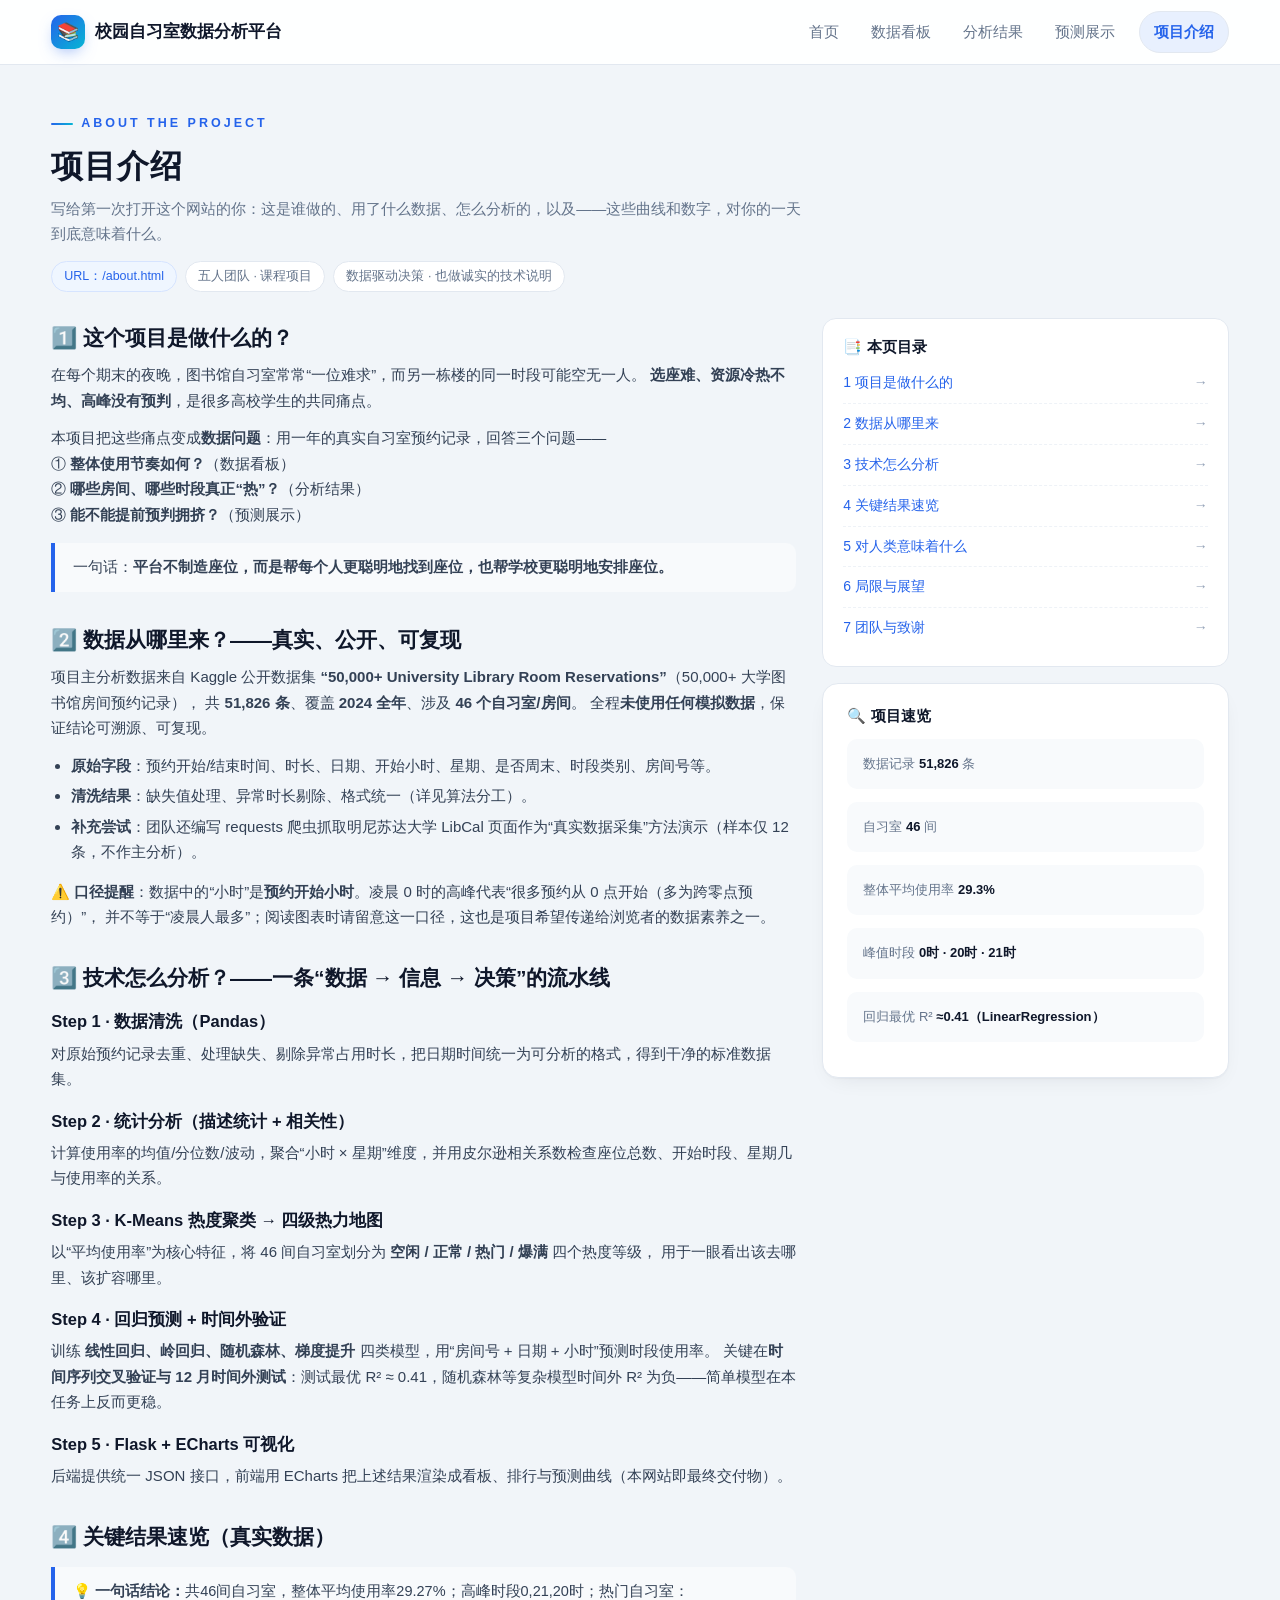
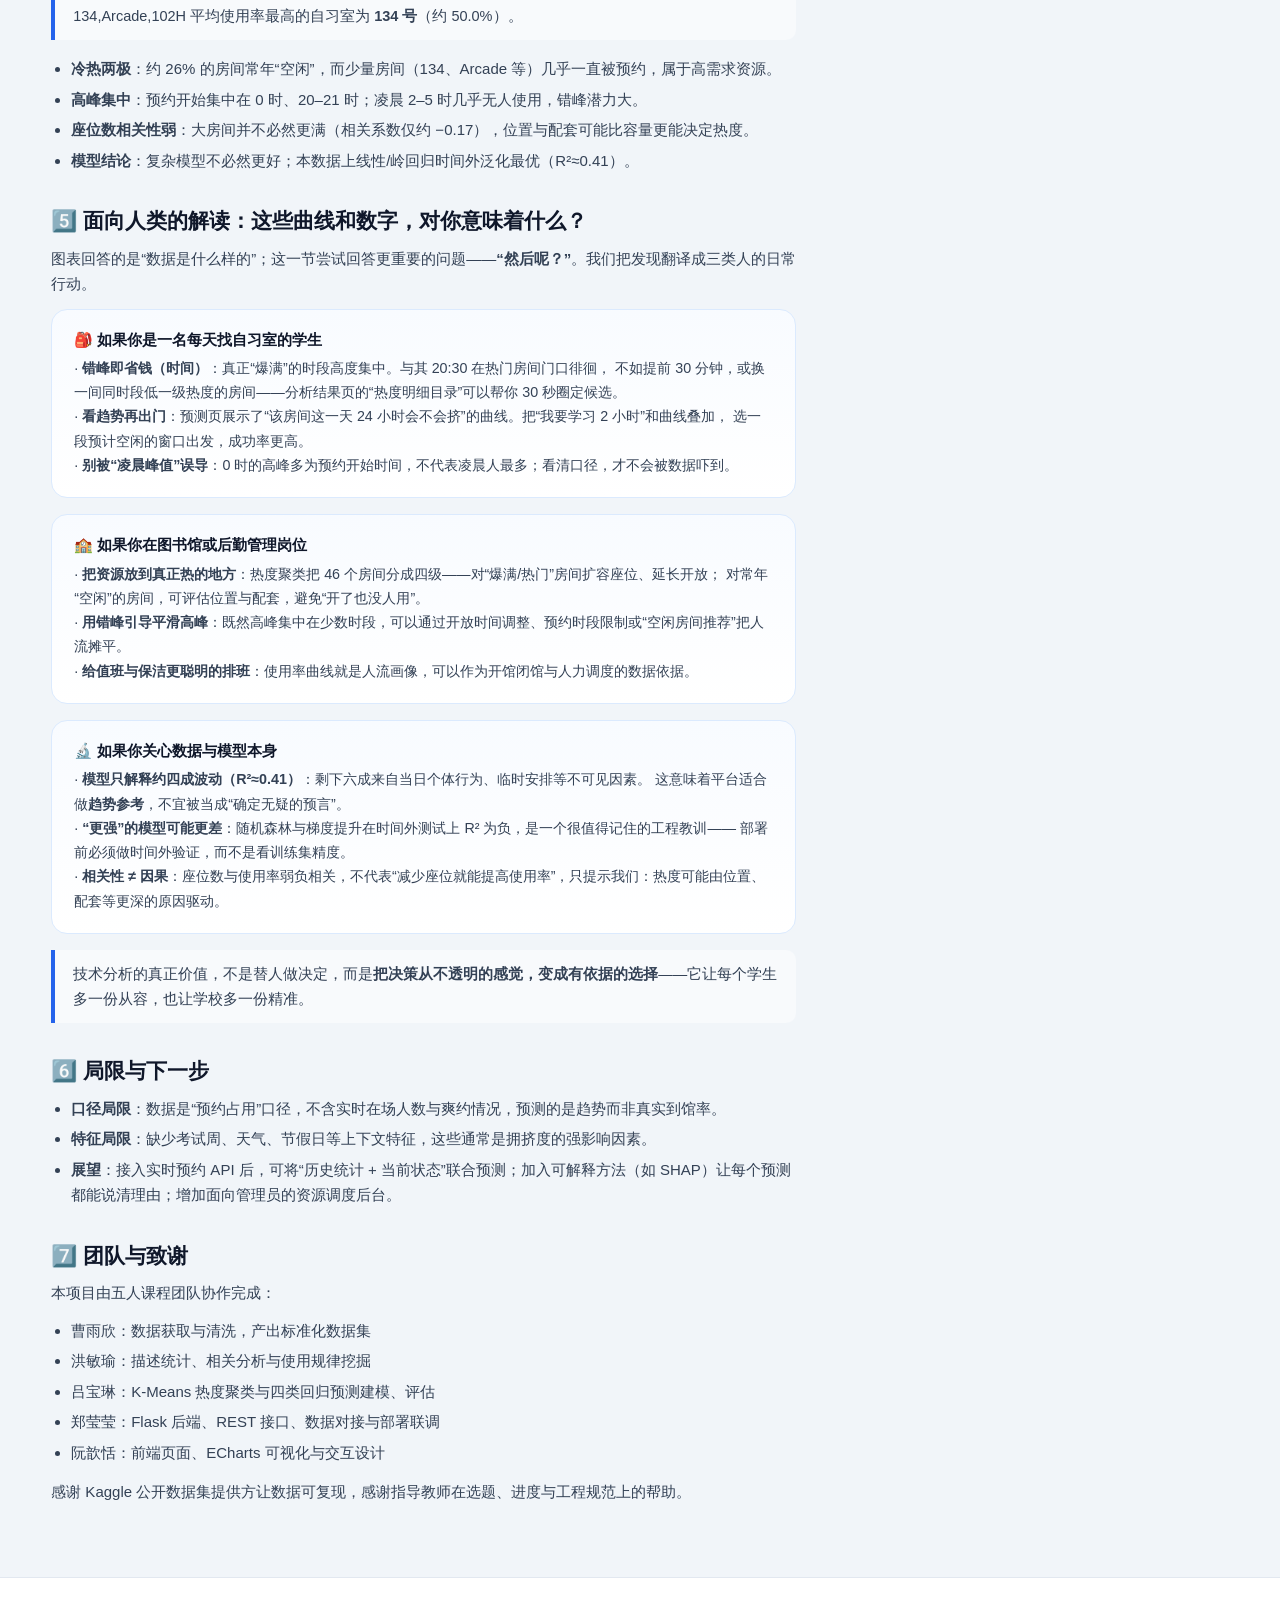
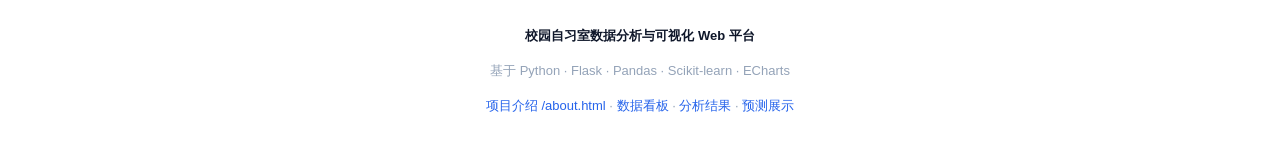
==== about.html @ 0a777eb8 "deploy: 校园自习室数据分析平台静态站点" ====
<!DOCTYPE html>
<html lang="zh-CN">
<head>
<meta charset="UTF-8">
<meta name="viewport" content="width=device-width, initial-scale=1.0">
<title>项目介绍 · 校园自习室数据分析平台</title>
<meta name="description" content="本平台如何用真实预约数据与机器学习分析自习室使用规律，以及这些分析结果对学生与校园管理的意义。">
<link rel="stylesheet" href="css/style.css">
</head>
<body>

<header class="topbar">
  <div class="topbar-inner">
    <a class="brand" href="index.html">
      <span class="brand-mark">📚</span>
      <span>校园自习室数据分析平台</span>
    </a>
    <nav class="nav">
      <a href="index.html">首页</a>
      <a href="dashboard.html">数据看板</a>
      <a href="analysis.html">分析结果</a>
      <a href="prediction.html">预测展示</a>
      <a href="about.html" class="active nav-about">项目介绍</a>
    </nav>
  </div>
</header>

<main class="container">

  <section class="pagehead">
    <span class="eyebrow">ABOUT THE PROJECT</span>
    <h1>项目介绍</h1>
    <p class="sub">写给第一次打开这个网站的你：这是谁做的、用了什么数据、怎么分析的，以及——这些曲线和数字，对你的一天到底意味着什么。</p>
    <div class="meta">
      <span class="chip blue">URL：/about.html</span>
      <span class="chip">五人团队 · 课程项目</span>
      <span class="chip">数据驱动决策 · 也做诚实的技术说明</span>
    </div>
  </section>

  <div class="about-layout" style="padding-top:18px;">

    <!-- 主内容 -->
    <article class="prose">

      <!-- 项目简介 -->
      <section id="s-intro">
        <h2>1️⃣ 这个项目是做什么的？</h2>
        <p>在每个期末的夜晚，图书馆自习室常常“一位难求”，而另一栋楼的同一时段可能空无一人。
          <b>选座难、资源冷热不均、高峰没有预判</b>，是很多高校学生的共同痛点。</p>
        <p>本项目把这些痛点变成<b>数据问题</b>：用一年的真实自习室预约记录，回答三个问题——<br>
          ① <b>整体使用节奏如何？</b>（数据看板）<br>
          ② <b>哪些房间、哪些时段真正“热”？</b>（分析结果）<br>
          ③ <b>能不能提前预判拥挤？</b>（预测展示）</p>
        <div class="quote">一句话：<b>平台不制造座位，而是帮每个人更聪明地找到座位，也帮学校更聪明地安排座位。</b></div>
      </section>

      <!-- 数据来源 -->
      <section id="s-data" style="margin-top:34px;">
        <h2>2️⃣ 数据从哪里来？——真实、公开、可复现</h2>
        <p>项目主分析数据来自 Kaggle 公开数据集
          <b>“50,000+ University Library Room Reservations”</b>（50,000+ 大学图书馆房间预约记录），
          共 <b>51,826 条</b>、覆盖 <b>2024 全年</b>、涉及 <b>46 个自习室/房间</b>。
          全程<b>未使用任何模拟数据</b>，保证结论可溯源、可复现。</p>
        <ul>
          <li><b>原始字段</b>：预约开始/结束时间、时长、日期、开始小时、星期、是否周末、时段类别、房间号等。</li>
          <li><b>清洗结果</b>：缺失值处理、异常时长剔除、格式统一（详见算法分工）。</li>
          <li><b>补充尝试</b>：团队还编写 requests 爬虫抓取明尼苏达大学 LibCal 页面作为“真实数据采集”方法演示（样本仅 12 条，不作主分析）。</li>
        </ul>
        <p>⚠️ <b>口径提醒</b>：数据中的“小时”是<b>预约开始小时</b>。凌晨 0 时的高峰代表“很多预约从 0 点开始（多为跨零点预约）”，
          并不等于“凌晨人最多”；阅读图表时请留意这一口径，这也是项目希望传递给浏览者的数据素养之一。</p>
      </section>
      <!-- 技术方案 -->
      <section id="s-method" style="margin-top:34px;">
        <h2>3️⃣ 技术怎么分析？——一条“数据 → 信息 → 决策”的流水线</h2>
        <h3>Step 1 · 数据清洗（Pandas）</h3>
        <p>对原始预约记录去重、处理缺失、剔除异常占用时长，把日期时间统一为可分析的格式，得到干净的标准数据集。</p>
        <h3>Step 2 · 统计分析（描述统计 + 相关性）</h3>
        <p>计算使用率的均值/分位数/波动，聚合“小时 × 星期”维度，并用皮尔逊相关系数检查座位总数、开始时段、星期几与使用率的关系。</p>
        <h3>Step 3 · K-Means 热度聚类 → 四级热力地图</h3>
        <p>以“平均使用率”为核心特征，将 46 间自习室划分为 <b>空闲 / 正常 / 热门 / 爆满</b> 四个热度等级，
          用于一眼看出该去哪里、该扩容哪里。</p>
        <h3>Step 4 · 回归预测 + 时间外验证</h3>
        <p>训练 <b>线性回归、岭回归、随机森林、梯度提升</b> 四类模型，用“房间号 + 日期 + 小时”预测时段使用率。
          关键在<b>时间序列交叉验证与 12 月时间外测试</b>：测试最优 R² ≈ 0.41，随机森林等复杂模型时间外 R² 为负——简单模型在本任务上反而更稳。</p>
        <h3>Step 5 · Flask + ECharts 可视化</h3>
        <p>后端提供统一 JSON 接口，前端用 ECharts 把上述结果渲染成看板、排行与预测曲线（本网站即最终交付物）。</p>
      </section>

      <!-- 关键结果 -->
      <section id="s-result" style="margin-top:34px;">
        <h2>4️⃣ 关键结果速览（真实数据）</h2>
        <div class="quote" id="abSummaryQuote">
          <span class="loading">正在读取统计结果…</span>
        </div>
        <ul>
          <li><b>冷热两极</b>：约 26% 的房间常年“空闲”，而少量房间（134、Arcade 等）几乎一直被预约，属于高需求资源。</li>
          <li><b>高峰集中</b>：预约开始集中在 0 时、20–21 时；凌晨 2–5 时几乎无人使用，错峰潜力大。</li>
          <li><b>座位数相关性弱</b>：大房间并不必然更满（相关系数仅约 −0.17），位置与配套可能比容量更能决定热度。</li>
          <li><b>模型结论</b>：复杂模型不必然更好；本数据上线性/岭回归时间外泛化最优（R²≈0.41）。</li>
        </ul>
      </section>
      <!-- 面向人类的解读 -->
      <section id="s-human" style="margin-top:34px;">
        <h2>5️⃣ 面向人类的解读：这些曲线和数字，对你意味着什么？</h2>
        <p>图表回答的是“数据是什么样的”；这一节尝试回答更重要的问题——<b>“然后呢？”</b>。我们把发现翻译成三类人的日常行动。</p>

        <div class="human-card">
          <h4>🎒 如果你是一名每天找自习室的学生</h4>
          <p>· <b>错峰即省钱（时间）</b>：真正“爆满”的时段高度集中。与其 20:30 在热门房间门口徘徊，
            不如提前 30 分钟，或换一间同时段低一级热度的房间——分析结果页的“热度明细目录”可以帮你 30 秒圈定候选。<br>
            · <b>看趋势再出门</b>：预测页展示了“该房间这一天 24 小时会不会挤”的曲线。把“我要学习 2 小时”和曲线叠加，
            选一段预计空闲的窗口出发，成功率更高。<br>
            · <b>别被“凌晨峰值”误导</b>：0 时的高峰多为预约开始时间，不代表凌晨人最多；看清口径，才不会被数据吓到。</p>
        </div>

        <div class="human-card">
          <h4>🏫 如果你在图书馆或后勤管理岗位</h4>
          <p>· <b>把资源放到真正热的地方</b>：热度聚类把 46 个房间分成四级——对“爆满/热门”房间扩容座位、延长开放；
            对常年“空闲”的房间，可评估位置与配套，避免“开了也没人用”。<br>
            · <b>用错峰引导平滑高峰</b>：既然高峰集中在少数时段，可以通过开放时间调整、预约时段限制或“空闲房间推荐”把人流摊平。<br>
            · <b>给值班与保洁更聪明的排班</b>：使用率曲线就是人流画像，可以作为开馆闭馆与人力调度的数据依据。</p>
        </div>

        <div class="human-card">
          <h4>🔬 如果你关心数据与模型本身</h4>
          <p>· <b>模型只解释约四成波动（R²≈0.41）</b>：剩下六成来自当日个体行为、临时安排等不可见因素。
            这意味着平台适合做<b>趋势参考</b>，不宜被当成“确定无疑的预言”。<br>
            · <b>“更强”的模型可能更差</b>：随机森林与梯度提升在时间外测试上 R² 为负，是一个很值得记住的工程教训——
            部署前必须做时间外验证，而不是看训练集精度。<br>
            · <b>相关性 ≠ 因果</b>：座位数与使用率弱负相关，不代表“减少座位就能提高使用率”，只提示我们：热度可能由位置、配套等更深的原因驱动。</p>
        </div>

        <div class="quote">技术分析的真正价值，不是替人做决定，而是<b>把决策从不透明的感觉，变成有依据的选择</b>——它让每个学生多一份从容，也让学校多一份精准。</div>
      </section>

      <!-- 局限与展望 -->
      <section id="s-limit" style="margin-top:34px;">
        <h2>6️⃣ 局限与下一步</h2>
        <ul>
          <li><b>口径局限</b>：数据是“预约占用”口径，不含实时在场人数与爽约情况，预测的是趋势而非真实到馆率。</li>
          <li><b>特征局限</b>：缺少考试周、天气、节假日等上下文特征，这些通常是拥挤度的强影响因素。</li>
          <li><b>展望</b>：接入实时预约 API 后，可将“历史统计 + 当前状态”联合预测；加入可解释方法（如 SHAP）让每个预测都能说清理由；增加面向管理员的资源调度后台。</li>
        </ul>
      </section>

      <!-- 团队 -->
      <section id="s-team" style="margin-top:34px;">
        <h2>7️⃣ 团队与致谢</h2>
        <p>本项目由五人课程团队协作完成：</p>
        <ul>
          <li>曹雨欣：数据获取与清洗，产出标准化数据集</li>
          <li>洪敏瑜：描述统计、相关分析与使用规律挖掘</li>
          <li>吕宝琳：K-Means 热度聚类与四类回归预测建模、评估</li>
          <li>郑莹莹：Flask 后端、REST 接口、数据对接与部署联调</li>
          <li>阮歆恬：前端页面、ECharts 可视化与交互设计</li>
        </ul>
        <p>感谢 Kaggle 公开数据集提供方让数据可复现，感谢指导教师在选题、进度与工程规范上的帮助。</p>
      </section>


    </article>

    <!-- 右侧目录卡 -->
    <aside class="sticky">
      <div class="toc-card">
        <h3 style="font-size:15px;">📑 本页目录</h3>
        <a href="#s-intro">1 项目是做什么的<span>→</span></a>
        <a href="#s-data">2 数据从哪里来<span>→</span></a>
        <a href="#s-method">3 技术怎么分析<span>→</span></a>
        <a href="#s-result">4 关键结果速览<span>→</span></a>
        <a href="#s-human">5 对人类意味着什么<span>→</span></a>
        <a href="#s-limit">6 局限与展望<span>→</span></a>
        <a href="#s-team">7 团队与致谢<span>→</span></a>
      </div>
      <div class="panel" style="margin-top:16px;">
        <h3 style="font-size:15px;">🔍 项目速览</h3>
        <p class="mini-note">数据记录 <b id="abRecs">…</b> 条</p>
        <p class="mini-note">自习室 <b id="abRooms">…</b> 间</p>
        <p class="mini-note">整体平均使用率 <b id="abAvg">…</b></p>
        <p class="mini-note">峰值时段 <b id="abPeak">…</b></p>
        <p class="mini-note">回归最优 R² <b id="abR2">≈0.41</b></p>
      </div>
    </aside>

  </div>
</main>

<footer class="footer">
  <p><b>校园自习室数据分析与可视化 Web 平台</b></p>
  <p class="foot-tech">基于 Python · Flask · Pandas · Scikit-learn · ECharts</p>
  <p><a href="about.html">项目介绍 /about.html</a> · <a href="dashboard.html">数据看板</a> · <a href="analysis.html">分析结果</a> · <a href="prediction.html">预测展示</a></p>
</footer>

<script src="js/about.js"></script>
</body>
</html>
---- css/style.css ----
/* =========================================================
   校园自习室数据分析与可视化 Web 平台 · 统一样式
   配色 / 排版 / 组件在所有页面保持一致
   ========================================================= */
:root {
  --primary: #2563eb;
  --primary-dark: #1e40af;
  --accent: #06b6d4;
  --ink: #0f172a;
  --body: #334155;
  --muted: #64748b;
  --faint: #94a3b8;
  --line: #e2e8f0;
  --bg: #f1f5f9;
  --surface: #ffffff;
  --ok: #10b981;
  --warn: #f59e0b;
  --danger: #ef4444;
  --info: #3b82f6;
  --radius: 16px;
  --radius-s: 10px;
  --shadow: 0 1px 2px rgba(15, 23, 42, .04), 0 8px 24px -12px rgba(15, 23, 42, .12);
  --shadow-lg: 0 20px 50px -20px rgba(37, 99, 235, .28);
  --font: "PingFang SC", "Microsoft YaHei", "Segoe UI", Arial, sans-serif;
  --mono: Consolas, "Courier New", monospace;
}

* { box-sizing: border-box; }
html { scroll-behavior: smooth; }
body {
  margin: 0;
  background: var(--bg);
  color: var(--body);
  font-family: var(--font);
  font-size: 15px;
  line-height: 1.7;
  -webkit-font-smoothing: antialiased;
}
a { color: var(--primary); text-decoration: none; }
h1, h2, h3, h4 { color: var(--ink); font-weight: 700; line-height: 1.35; margin: 0 0 .4em; }
.container { width: min(1180px, 92vw); margin: 0 auto; }

/* ========== 顶部导航 ========== */
.topbar { position: sticky; top: 0; z-index: 50; background: rgba(255,255,255,.92); -webkit-backdrop-filter: blur(10px); backdrop-filter: blur(10px); border-bottom: 1px solid var(--line); }
.topbar-inner { width: min(1180px, 92vw); margin: 0 auto; height: 64px; display: flex; align-items: center; justify-content: space-between; gap: 24px; }
.brand { display: flex; align-items: center; gap: 10px; color: var(--ink); font-weight: 700; font-size: 17px; white-space: nowrap; }
.brand-mark { width: 34px; height: 34px; border-radius: 10px; display: grid; place-items: center; color: #fff; font-size: 18px; background: linear-gradient(135deg, var(--primary), var(--accent)); box-shadow: 0 6px 16px -6px rgba(37,99,235,.55); }
.nav { display: flex; gap: 4px; align-items: center; }
.nav a { padding: 8px 14px; border-radius: 999px; color: var(--muted); font-size: 14.5px; transition: .2s; }
.nav a:hover { color: var(--primary); background: #eff6ff; }
.nav a.active { color: var(--primary); background: #e8f0fe; font-weight: 600; }
.nav .nav-about { margin-left: 6px; border: 1px solid var(--line); background: #fff; }
.nav .nav-about:hover { border-color: #c7d7fe; }

/* ========== 页脚 ========== */
.footer { margin-top: 60px; border-top: 1px solid var(--line); background: #fff; padding: 34px 0 30px; text-align: center; color: var(--faint); font-size: 13px; }
.footer b { color: var(--ink); font-weight: 600; }
.footer .foot-tech { margin: 6px 0 2px; }

/* ========== 页面头 ========== */
.pagehead { padding: 42px 0 8px; }
.pagehead .eyebrow { display: inline-flex; align-items: center; gap: 8px; color: var(--primary); font-size: 12.5px; font-weight: 700; letter-spacing: 3px; }
.eyebrow::before { content: ""; width: 22px; height: 2px; border-radius: 2px; background: linear-gradient(90deg, var(--primary), var(--accent)); }
.pagehead h1 { font-size: 32px; margin: 10px 0 8px; letter-spacing: 1px; }
.pagehead .sub { color: var(--muted); font-size: 15px; margin: 0; max-width: 760px; }
.pagehead .meta { display: flex; flex-wrap: wrap; gap: 8px; margin-top: 14px; }
.chip { display: inline-flex; align-items: center; gap: 6px; background: #fff; border: 1px solid var(--line); color: var(--muted); font-size: 12.5px; padding: 4px 12px; border-radius: 999px; }
.chip.blue { color: var(--primary); background: #eff6ff; border-color: #d6e4ff; }
/* ========== 区块 ========== */
.section { padding: 34px 0 6px; }
.section-head { margin-bottom: 22px; }
.section-head h2 { font-size: 23px; display: flex; align-items: center; gap: 10px; }
.section-head h2::before { content: ""; width: 5px; height: 22px; border-radius: 4px; background: linear-gradient(180deg, var(--primary), var(--accent)); }
.section-head p { margin: 4px 0 0 15px; color: var(--muted); font-size: 14px; }

/* ========== 面板 / 卡片 ========== */
.panel { background: var(--surface); border: 1px solid var(--line); border-radius: var(--radius); box-shadow: var(--shadow); padding: 22px 24px; margin-bottom: 22px; }
.panel-head { display: flex; justify-content: space-between; align-items: flex-start; gap: 16px; margin-bottom: 6px; flex-wrap: wrap; }
.panel-head h3 { font-size: 17px; margin-bottom: 2px; }
.panel-head .panel-sub { color: var(--muted); font-size: 13px; margin: 0; }
.panel-tools { display: flex; align-items: center; gap: 10px; flex-wrap: wrap; }

/* ========== KPI 卡片 ========== */
.kpis { display: grid; grid-template-columns: repeat(auto-fit, minmax(180px, 1fr)); gap: 16px; margin: 20px 0 24px; }
.kpi { position: relative; background: var(--surface); border: 1px solid var(--line); border-radius: var(--radius); padding: 18px 20px 16px; box-shadow: var(--shadow); overflow: hidden; }
.kpi::after { content: ""; position: absolute; right: -22px; top: -22px; width: 74px; height: 74px; border-radius: 50%; background: var(--kpi-bg, #eff6ff); }
.kpi .k-label { color: var(--muted); font-size: 13px; display: flex; align-items: center; gap: 6px; }
.kpi .k-value { font-size: 30px; font-weight: 800; color: var(--ink); margin: 6px 0 2px; font-variant-numeric: tabular-nums; letter-spacing: -.5px; }
.kpi .k-value small { font-size: 15px; font-weight: 600; color: var(--muted); margin-left: 2px; }
.kpi .k-desc { color: var(--faint); font-size: 12px; }

/* ========== 网格布局 ========== */
.grid2 { display: grid; grid-template-columns: 1fr 1fr; gap: 22px; }
.grid31 { display: grid; grid-template-columns: 2fr 1fr; gap: 22px; }
.grid13 { display: grid; grid-template-columns: 1fr 2fr; gap: 22px; }
.chart-box { width: 100%; }
.chart { width: 100%; height: 380px; }

/* ========== 按钮 ========== */
.btn { display: inline-flex; align-items: center; justify-content: center; gap: 8px; border: none; cursor: pointer; padding: 11px 22px; border-radius: 12px; font-size: 14.5px; font-weight: 600; font-family: inherit; transition: .2s; }
.btn-primary { color: #fff; background: linear-gradient(135deg, var(--primary), var(--accent)); box-shadow: 0 8px 20px -8px rgba(37,99,235,.55); }
.btn-primary:hover { transform: translateY(-1px); box-shadow: 0 12px 26px -8px rgba(37,99,235,.6); }
.btn-ghost { background: #fff; color: var(--primary); border: 1px solid #cfe0ff; }
.btn-ghost:hover { border-color: var(--primary); background: #f5f9ff; }
select { font-family: inherit; font-size: 13.5px; color: var(--ink); background: #fff; border: 1px solid var(--line); border-radius: 10px; padding: 8px 12px; outline: none; }
select:focus { border-color: var(--primary); box-shadow: 0 0 0 3px rgba(37,99,235,.12); }

/* ========== 标签 / 徽标 ========== */
.tag-row { display: flex; flex-wrap: wrap; gap: 8px; margin-top: 8px; }
.badge { display: inline-flex; align-items: center; gap: 5px; font-size: 12.5px; padding: 3px 11px; border-radius: 999px; font-weight: 600; }
.badge.iv1 { background: #ecfdf5; color: #047857; }
.badge.iv2 { background: #eff6ff; color: #1d4ed8; }
.badge.iv3 { background: #fffbeb; color: #b45309; }
.badge.iv4 { background: #fef2f2; color: #b91c1c; }
.badge.gray { background: #f1f5f9; color: var(--muted); }
.badge.best { background: #ecfdf5; color: #047857; }
.badge.worst { background: #fef2f2; color: #b91c1c; }
/* ========== 表格 ========== */
.table-wrap { overflow-x: auto; }
table.data { width: 100%; border-collapse: collapse; font-size: 13.8px; }
table.data th { text-align: left; color: var(--muted); font-weight: 600; font-size: 12.5px; padding: 10px 12px; border-bottom: 1px solid var(--line); background: #f8fafc; white-space: nowrap; }
table.data td { padding: 11px 12px; border-bottom: 1px solid #eef2f7; color: var(--body); font-variant-numeric: tabular-nums; }
table.data tr:hover td { background: #f8fafc; }
table.data .num { font-family: var(--mono); }

/* ========== 分页 ========== */
.pagination { display: flex; justify-content: flex-end; align-items: center; gap: 10px; padding-top: 14px; font-size: 13px; color: var(--muted); }
.pagination button { border: 1px solid var(--line); background: #fff; border-radius: 8px; padding: 5px 12px; cursor: pointer; font-size: 13px; color: var(--body); }
.pagination button:disabled { opacity: .45; cursor: not-allowed; }

/* ========== 说明卡 ========== */
.mini-note { background: #f8fafc; border-radius: var(--radius-s); padding: 14px 16px; font-size: 13px; color: var(--muted); }
.mini-note b { color: var(--ink); }
.mini-note + .mini-note { margin-top: 12px; }

/* ========== 加载 / 空态 ========== */
.state { display: flex; flex-direction: column; align-items: center; justify-content: center; color: var(--faint); height: 260px; gap: 6px; }
.state .big { font-size: 30px; }
.loading { animation: blink 1.2s infinite; }
@keyframes blink { 50% { opacity: .4; } }

/* ========== 首页 Hero ========== */
.hero { display: grid; grid-template-columns: 1.35fr 1fr; gap: 40px; align-items: center; padding: 46px 0 16px; }
.hero .kick { display: inline-flex; align-items: center; gap: 8px; background: #eff6ff; color: var(--primary); border: 1px solid #dbe7ff; border-radius: 999px; padding: 6px 14px; font-size: 12.5px; font-weight: 600; letter-spacing: 1px; }
.hero h1 { font-size: 42px; margin: 18px 0 12px; letter-spacing: 1px; }
.hero h1 em { font-style: normal; background: linear-gradient(90deg, var(--primary), var(--accent)); -webkit-background-clip: text; background-clip: text; color: transparent; }
.hero .lede { color: var(--muted); font-size: 15.5px; margin: 0 0 24px; max-width: 560px; }
.hero-actions { display: flex; gap: 12px; flex-wrap: wrap; }
.hero-mini { background: #fff; border: 1px solid var(--line); border-radius: 20px; box-shadow: var(--shadow-lg); padding: 26px 28px; }
.hero-mini h3 { font-size: 16px; margin-bottom: 16px; display: flex; align-items: center; gap: 8px; }
.hero-mini .hm-row { display: flex; justify-content: space-between; align-items: baseline; padding: 11px 0; border-bottom: 1px dashed #e7edf5; }
.hero-mini .hm-row:last-child { border-bottom: none; }
.hero-mini .hm-row span { color: var(--muted); font-size: 13.5px; }
.hero-mini .hm-row strong { font-size: 22px; color: var(--ink); font-variant-numeric: tabular-nums; }
.hero-mini .hm-row strong small { font-size: 13px; color: var(--muted); }
.hero-mini .hm-cta { margin-top: 14px; display: block; text-align: center; }

/* ========== 模块卡 ========== */
.module-grid { display: grid; grid-template-columns: repeat(auto-fit, minmax(230px, 1fr)); gap: 18px; }
.module { position: relative; background: #fff; border: 1px solid var(--line); border-radius: var(--radius); padding: 22px 22px 18px; box-shadow: var(--shadow); transition: .25s; overflow: hidden; }
.module:hover { transform: translateY(-4px); box-shadow: var(--shadow-lg); border-color: #cddfff; }
.module .m-icon { width: 44px; height: 44px; border-radius: 12px; display: grid; place-items: center; font-size: 20px; color: #fff; margin-bottom: 14px; background: linear-gradient(135deg, var(--m-c1, var(--primary)), var(--m-c2, var(--accent))); }
.module h3 { font-size: 17px; }
.module p { font-size: 13.5px; color: var(--muted); margin: 0 0 14px; }
.module .go { font-size: 13px; font-weight: 700; }
.module .go span { transition: .2s; display: inline-block; }
.module:hover .go span { margin-left: 5px; }
/* ========== 流程步骤 ========== */
.steps { display: grid; grid-template-columns: repeat(6, 1fr); gap: 12px; margin-top: 4px; }
.step { position: relative; background: #fff; border: 1px solid var(--line); border-radius: 14px; padding: 18px 12px 14px; text-align: center; }
.step .s-no { width: 30px; height: 30px; margin: 0 auto 8px; border-radius: 50%; display: grid; place-items: center; color: #fff; font-size: 13px; font-weight: 700; background: linear-gradient(135deg, var(--primary), var(--accent)); }
.step b { color: var(--ink); font-size: 14px; }
.step p { color: var(--faint); font-size: 12px; margin: 4px 0 0; }
.step + .step::before { content: "→"; position: absolute; left: -12px; top: 50%; transform: translateY(-50%); color: #cbd5e1; }

.about-cta { display: flex; align-items: center; justify-content: space-between; gap: 20px; flex-wrap: wrap; background: linear-gradient(120deg, #eff6ff, #f0fdff); border: 1px solid #dbeafe; border-radius: 18px; padding: 26px 30px; margin: 10px 0 8px; }
.about-cta h3 { margin-bottom: 6px; }
.about-cta p { margin: 0; color: var(--muted); font-size: 14px; }

/* ========== 项目介绍页 ========== */
.about-layout { display: grid; grid-template-columns: 1.65fr .9fr; gap: 26px; align-items: start; }
.sticky { position: sticky; top: 90px; }
.prose h2 { font-size: 21px; margin: 6px 0 10px; }
.prose h3 { font-size: 16.5px; margin: 18px 0 8px; }
.prose p { margin: 0 0 12px; }
.prose ul { padding-left: 20px; margin: 0 0 14px; }
.prose li { margin: 5px 0; }
.quote { border-left: 4px solid var(--primary); background: #f8fafc; padding: 12px 18px; border-radius: 0 10px 10px 0; margin: 16px 0; font-size: 14.5px; }
.human-card { border: 1px solid #dbeafe; background: linear-gradient(180deg, #f8fbff, #fff); border-radius: var(--radius); padding: 20px 22px; margin-bottom: 16px; }
.human-card h4 { display: flex; align-items: center; gap: 8px; margin-bottom: 6px; }
.human-card p { margin: 0; font-size: 14.3px; }
.toc-card { background: #fff; border: 1px solid var(--line); border-radius: 14px; padding: 18px 20px; }
.toc-card a { display: flex; justify-content: space-between; padding: 8px 0; border-bottom: 1px dashed #eef2f7; font-size: 14px; }
.toc-card a:last-child { border-bottom: none; }
.toc-card a span { color: var(--faint); }

/* ========== 标签集合 ========== */
.inline-list { display: flex; flex-wrap: wrap; gap: 8px; margin: 6px 0 0; }
.inline-list span { background: #fff; border: 1px solid var(--line); color: var(--muted); border-radius: 8px; font-size: 12.5px; padding: 5px 10px; }

/* ========== 分时热力小格（预测页可选） ========== */
.bar-meter { height: 8px; border-radius: 6px; background: #eef2f7; overflow: hidden; }
.bar-meter i { display: block; height: 100%; border-radius: 6px; }

/* ========== 响应式 ========== */
@media (max-width: 960px) {
  .hero { grid-template-columns: 1fr; }
  .grid2, .grid31, .grid13, .about-layout { grid-template-columns: 1fr; }
  .steps { grid-template-columns: repeat(3, 1fr); }
  .sticky { position: static; }
  .hero h1 { font-size: 34px; }
  .pagehead h1 { font-size: 27px; }
}
@media (max-width: 620px) {
  .topbar-inner { flex-wrap: wrap; height: auto; padding: 10px 0; gap: 6px; }
  .nav a { padding: 6px 10px; font-size: 13px; }
  .steps { grid-template-columns: repeat(2, 1fr); }
}
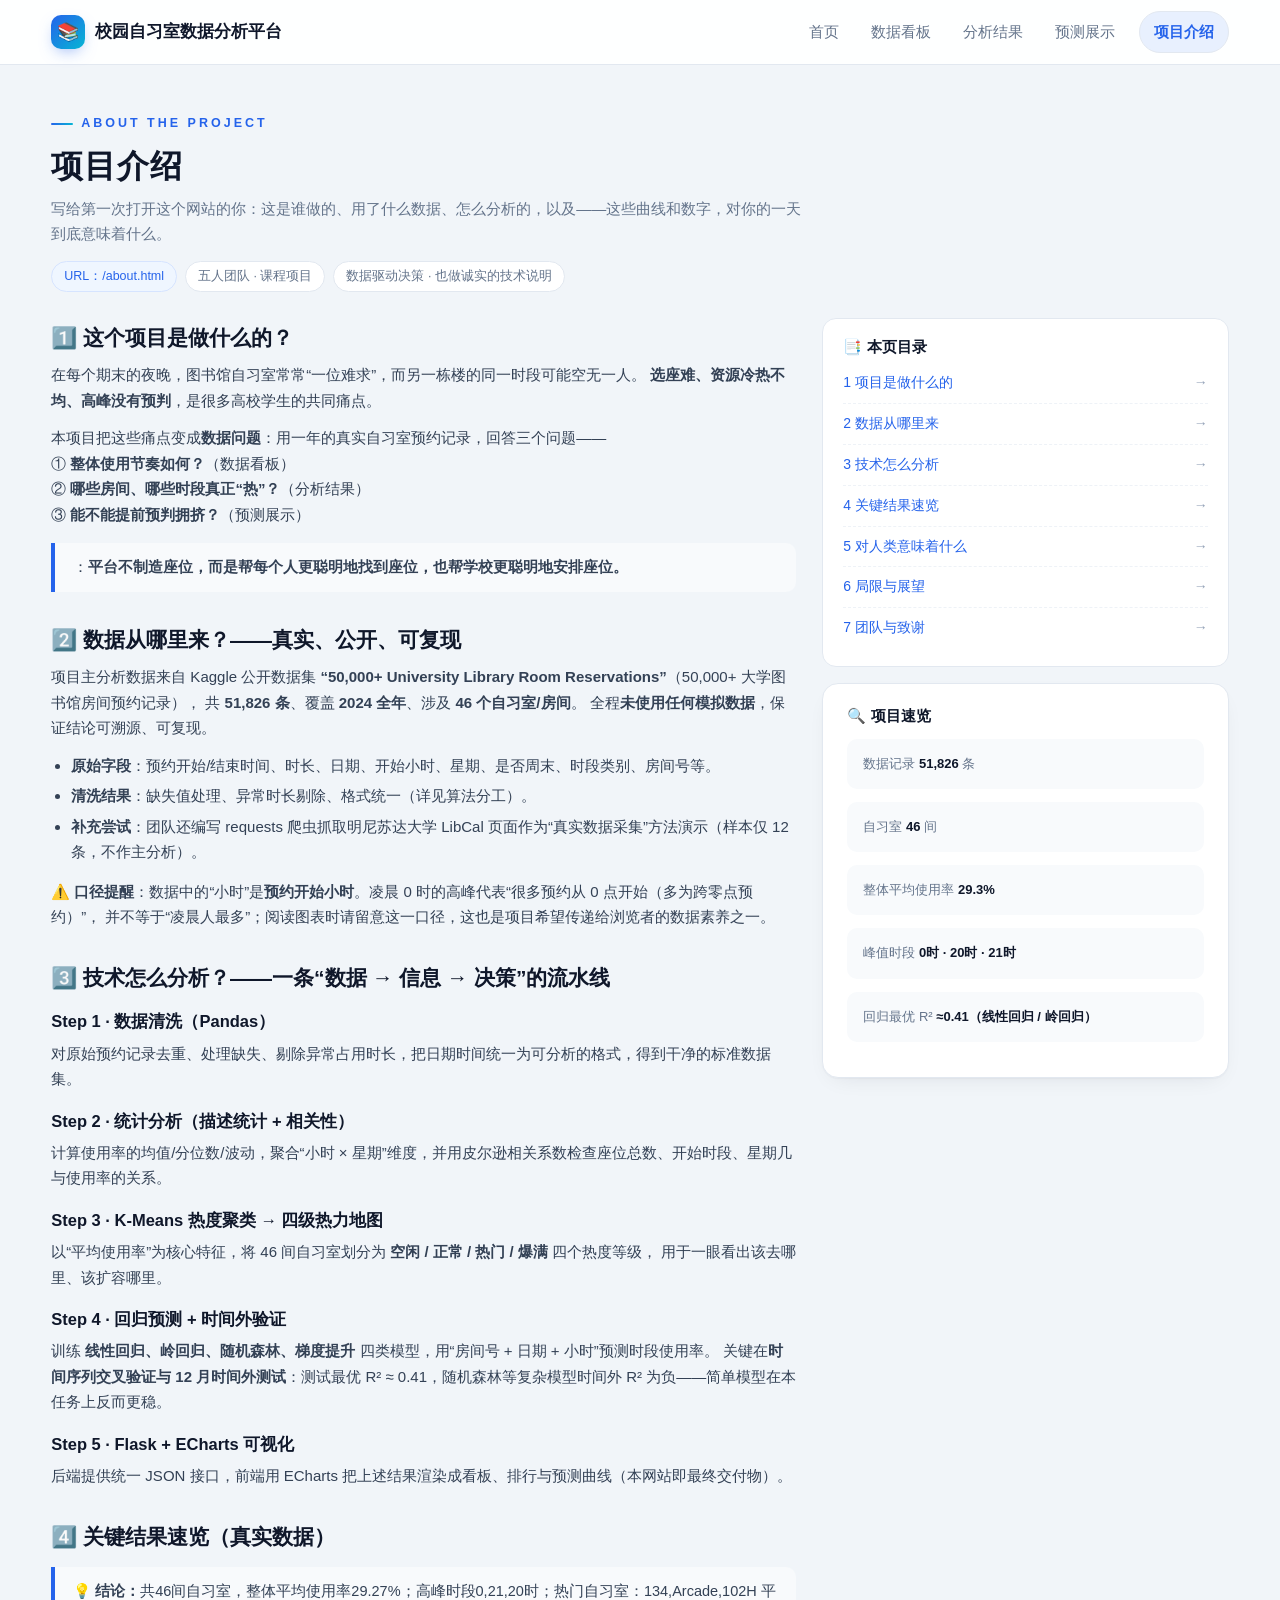
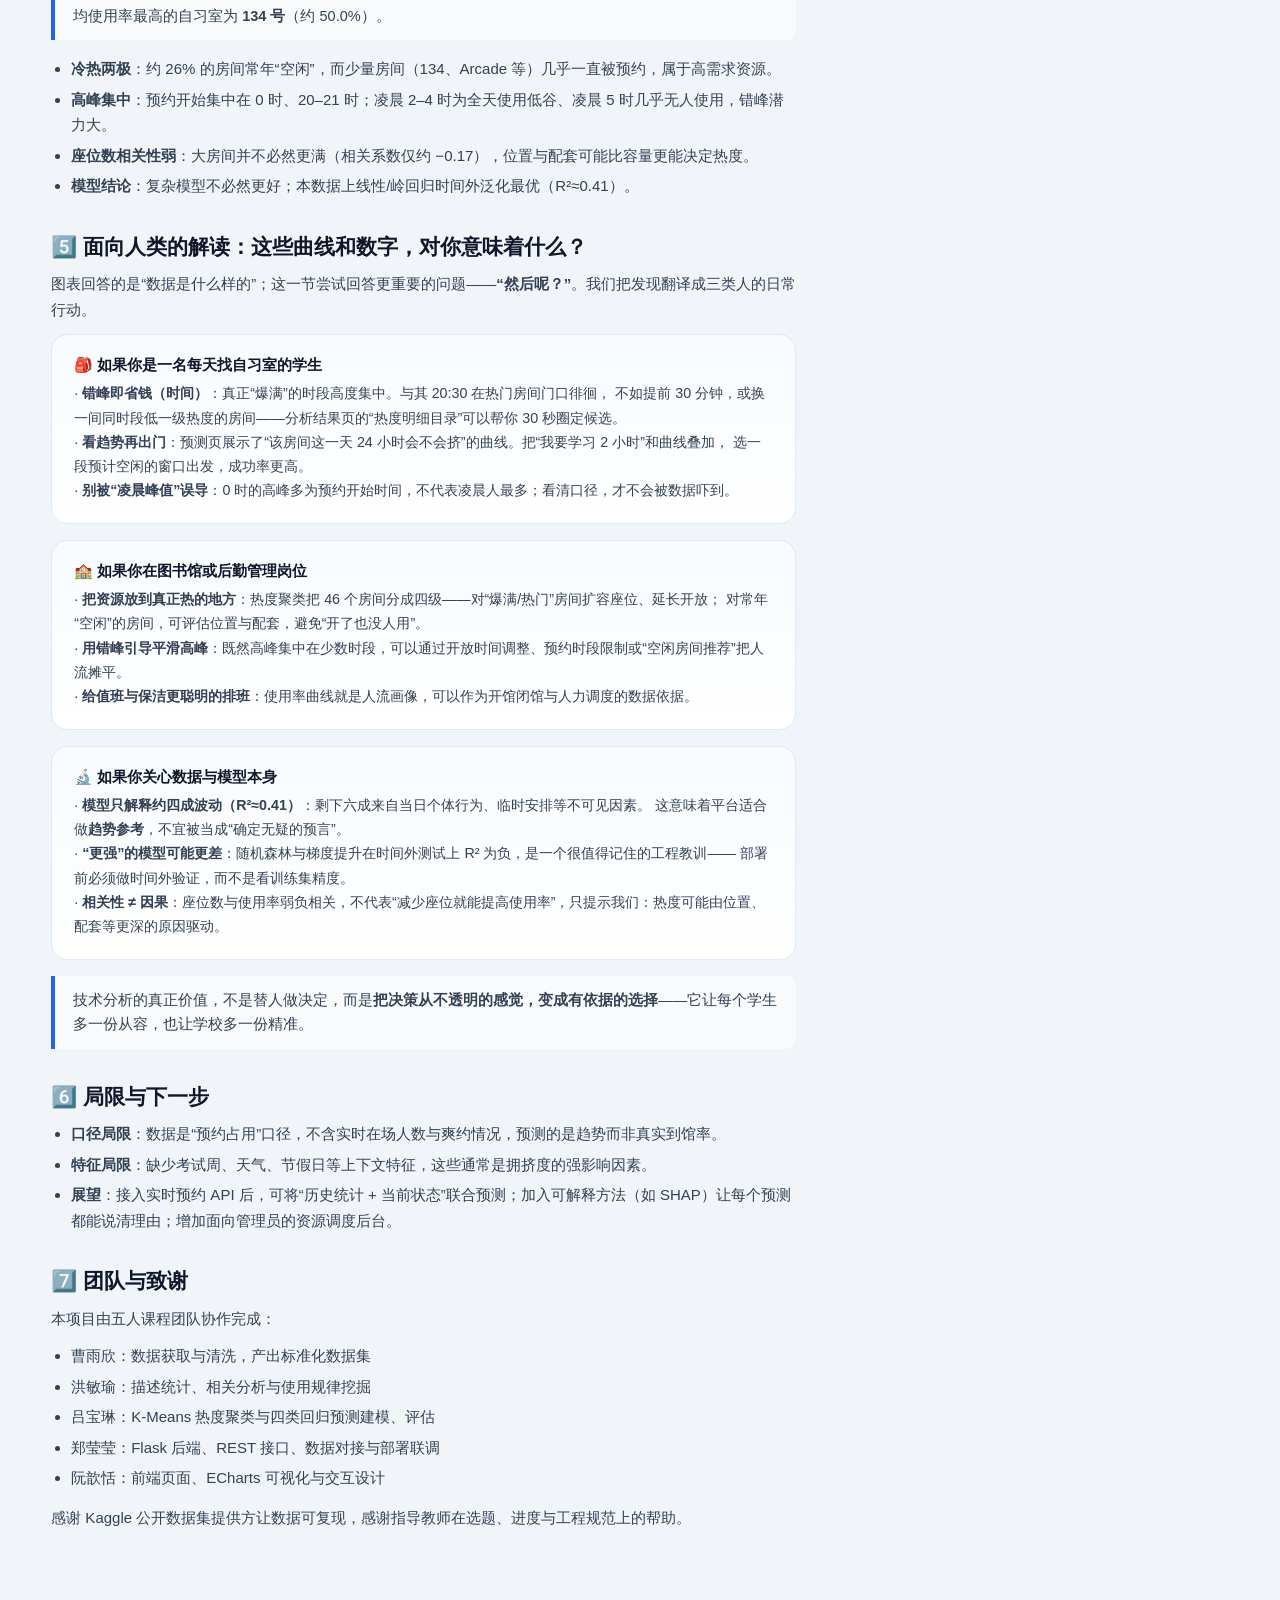
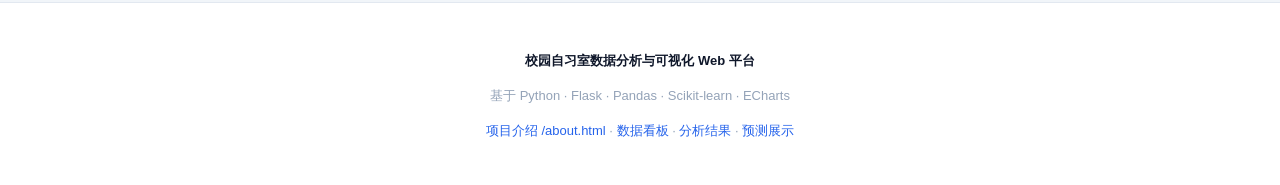
==== commit 4b335bb5: "更新网页：模型并列最优评价、徽标配色、看板与介绍页文案口径修正" ====
--- a/about.html
+++ b/about.html
@@ -6,6 +6,7 @@
 <title>项目介绍 · 校园自习室数据分析平台</title>
 <meta name="description" content="本平台如何用真实预约数据与机器学习分析自习室使用规律，以及这些分析结果对学生与校园管理的意义。">
 <link rel="stylesheet" href="css/style.css">
+<link rel="icon" href="data:,">
 </head>
 <body>
 
@@ -52,7 +53,7 @@
           ① <b>整体使用节奏如何？</b>（数据看板）<br>
           ② <b>哪些房间、哪些时段真正“热”？</b>（分析结果）<br>
           ③ <b>能不能提前预判拥挤？</b>（预测展示）</p>
-        <div class="quote">一句话：<b>平台不制造座位，而是帮每个人更聪明地找到座位，也帮学校更聪明地安排座位。</b></div>
+        <div class="quote">：<b>平台不制造座位，而是帮每个人更聪明地找到座位，也帮学校更聪明地安排座位。</b></div>
       </section>
 
       <!-- 数据来源 -->
@@ -95,7 +96,7 @@
         </div>
         <ul>
           <li><b>冷热两极</b>：约 26% 的房间常年“空闲”，而少量房间（134、Arcade 等）几乎一直被预约，属于高需求资源。</li>
-          <li><b>高峰集中</b>：预约开始集中在 0 时、20–21 时；凌晨 2–5 时几乎无人使用，错峰潜力大。</li>
+          <li><b>高峰集中</b>：预约开始集中在 0 时、20–21 时；凌晨 2–4 时为全天使用低谷、凌晨 5 时几乎无人使用，错峰潜力大。</li>
           <li><b>座位数相关性弱</b>：大房间并不必然更满（相关系数仅约 −0.17），位置与配套可能比容量更能决定热度。</li>
           <li><b>模型结论</b>：复杂模型不必然更好；本数据上线性/岭回归时间外泛化最优（R²≈0.41）。</li>
         </ul>
--- a/css/style.css
+++ b/css/style.css
@@ -108,10 +108,10 @@
 /* ========== 标签 / 徽标 ========== */
 .tag-row { display: flex; flex-wrap: wrap; gap: 8px; margin-top: 8px; }
 .badge { display: inline-flex; align-items: center; gap: 5px; font-size: 12.5px; padding: 3px 11px; border-radius: 999px; font-weight: 600; }
-.badge.iv1 { background: #ecfdf5; color: #047857; }
-.badge.iv2 { background: #eff6ff; color: #1d4ed8; }
-.badge.iv3 { background: #fffbeb; color: #b45309; }
-.badge.iv4 { background: #fef2f2; color: #b91c1c; }
+.badge.iv1, .badge.cv1 { background: #ecfdf5; color: #047857; }
+.badge.iv2, .badge.cv2 { background: #eff6ff; color: #1d4ed8; }
+.badge.iv3, .badge.cv3 { background: #fffbeb; color: #b45309; }
+.badge.iv4, .badge.cv4 { background: #fef2f2; color: #b91c1c; }
 .badge.gray { background: #f1f5f9; color: var(--muted); }
 .badge.best { background: #ecfdf5; color: #047857; }
 .badge.worst { background: #fef2f2; color: #b91c1c; }
